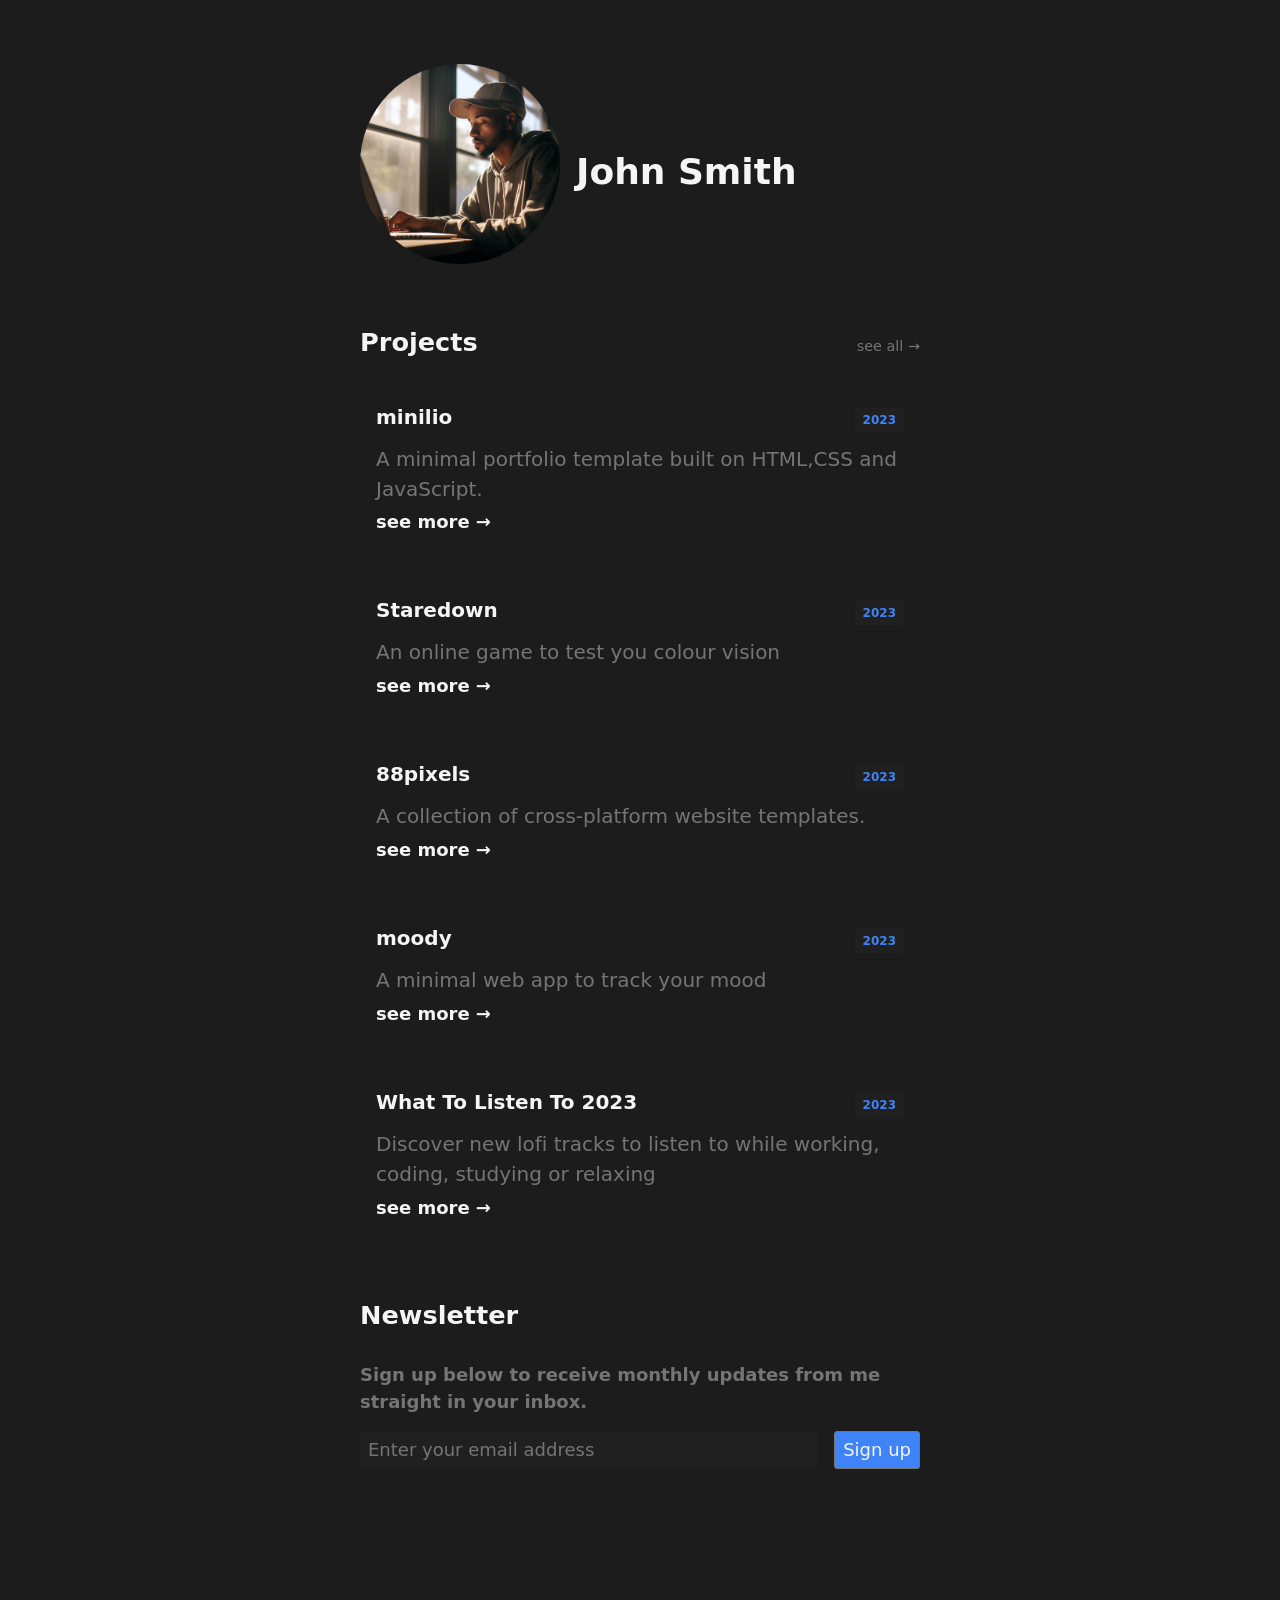
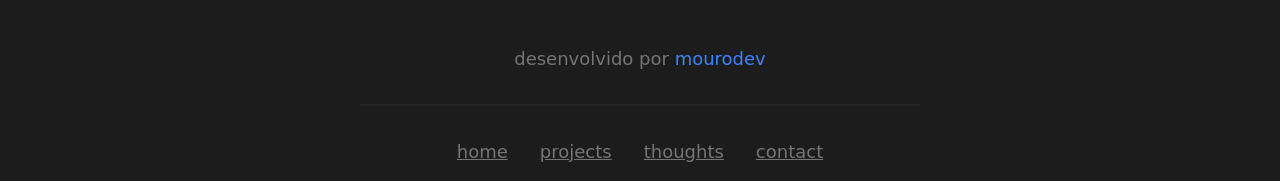
==== projects.html @ 508494ce "rest of the pages were createdhome page updated" ====
<!DOCTYPE html>
<html lang="en">
  <head>
    <!-- OTHER META TAGS -->
    <meta charset="UTF-8" />
    <meta name="viewport" content="width=device-width, initial-scale=1.0" />

    <!-- WEBSITE TITLE -->
    <title>Developer Portfolio</title>
    <link rel="icon" type="image/svg+xml" href="/favicon.svg" />

    <!-- WEBSITE DESCRIPTION -->
    <meta name="description" content="This is my cool website!" />

    <!-- CSS STYLE LINK -->
    <link rel="stylesheet" href="./styles/main.css" />
    <link rel="stylesheet" href="./styles/projects.css" />
  </head>
  <body>
    <div class="main-layout">
      <header>
        <div class="container">
          <div class="header-profile">
            <img src="/profile.jpg" alt="profile" />

            <h1>John Smith</h1>
          </div>
        </div>
      </header>
      <main>
        <section id="home">
          <div class="container">
            <div class="subtitle">
              <h2>Projects</h2>
              <a role="link" href="#">see all →</a>
            </div>

            <div class="projects">
              <div class="project-wrapper">
                <a href="#" role="link">
                  <div class="project-title">
                    <h3>minilio</h3>
                    <p>2023</p>
                  </div>

                  <div class="project-description">
                    <p>
                      A minimal portfolio template built on HTML,CSS and
                      JavaScript.
                    </p>
                    <span> see more →</span>
                  </div>
                </a>
              </div>

              <div class="project-wrapper">
                <a href="#" role="link">
                  <div class="project-title">
                    <h3>Staredown</h3>
                    <p>2023</p>
                  </div>

                  <div class="project-description">
                    <p>An online game to test you colour vision</p>
                    <span> see more →</span>
                  </div>
                </a>
              </div>

              <div class="project-wrapper">
                <a href="#" role="link">
                  <div class="project-title">
                    <h3>88pixels</h3>
                    <p>2023</p>
                  </div>

                  <div class="project-description">
                    <p>A collection of cross-platform website templates.</p>
                    <span> see more →</span>
                  </div>
                </a>
              </div>

              <div class="project-wrapper">
                <a href="#" role="link">
                  <div class="project-title">
                    <h3>moody</h3>
                    <p>2023</p>
                  </div>

                  <div class="project-description">
                    <p>A minimal web app to track your mood</p>
                    <span> see more →</span>
                  </div>
                </a>
              </div>

              <div class="project-wrapper">
                <a href="#" role="link">
                  <div class="project-title">
                    <h3>What To Listen To 2023</h3>
                    <p>2023</p>
                  </div>

                  <div class="project-description">
                    <p>
                      Discover new lofi tracks to listen to while working,
                      coding, studying or relaxing
                    </p>
                    <span> see more →</span>
                  </div>
                </a>
              </div>
            </div>
          </div>
        </section>

        <section>
          <div class="container">
            <div class="subtitle">
              <h2>Newsletter</h2>
            </div>

            <form>
              <label for="email"
                >Sign up below to receive monthly updates from me straight in
                your inbox.</label
              >
              <div class="form-wrapper">
                <input
                  type="email"
                  name="email"
                  id="email"
                  placeholder="Enter your email address"
                />
                <button type="submit">Sign up</button>
              </div>
            </form>
          </div>
        </section>
      </main>
      <footer>
        <div class="container">
          <div class="footer-wrapper">
            <p class="copyright">
              desenvolvido por
              <a href="https://mouro.dev" target="_blank">mourodev</a>
            </p>
            <div class="line"></div>
            <div class="links">
              <a href="index.html">home</a>
              <a href="#">projects</a>
              <a href="#">thoughts</a>
              <a href="#">contact</a>
            </div>
          </div>
        </div>
      </footer>
    </div>
  </body>
</html>
---- styles/main.css ----
:root {
  --darkest: hsl(0, 0%, 11%);
  --dark: hsl(0, 0%, 46%);
  --medium: hsl(0, 0%, 84%);
  --light: hsl(0, 0%, 96%);
  --lightest: hsl(0, 0%, 100%);
  --primary: hsl(218, 93%, 61%);
  --hover-background: hsla(0, 0%, 100%, 0.02);
  --line: hsla(0, 0%, 100%, 0.05);
}

*,
*::before,
*::after {
  box-sizing: border-box;
  padding: 0;
  margin: 0;
}

html {
  -moz-text-size-adjust: none;
  -webkit-text-size-adjust: none;
  text-size-adjust: none;
}

body,
h1,
h2,
h3,
h4,
p,
figure,
blockquote,
dl,
dd {
  margin-block-end: 0;
}

ul[role="list"],
ol[role="list"] {
  list-style: none;
}

body {
  min-height: 100vh;
  line-height: 1.5;
  text-rendering: optimizeSpeed;
  text-size-adjust: 100%;
  scroll-behavior: smooth;
  font-family: system-ui, sans-serif;
  font-size: 1.125rem;
  background-color: var(--darkest);
  color: var(--light);
}

h1,
h2,
h3,
h4,
button,
input,
label {
  line-height: 1.1;
}

h1,
h2,
h3,
h4 {
  text-wrap: balance;
}

a:not([class]) {
  text-decoration-skip-ink: auto;
  color: currentColor;
  text-decoration: none;
}

img,
picture {
  max-width: 100%;
  display: block;
}

input,
button,
textarea,
select {
  font-family: inherit;
  font-size: inherit;
}

textarea:not([rows]) {
  min-height: 10em;
}

/* Anything that has been anchored to should have extra scroll margin */
:target {
  scroll-margin-block: 5ex;
}
.container {
  width: min(100% - 2rem, 35rem);
  margin-inline: auto;
}
.main-layout {
  display: grid;
  gap: 3rem;
  grid-template-rows: auto 1fr auto;
  min-height: 100vh;
  overflow-x: hidden;
}

header {
  margin-top: 4rem;
}

section {
  margin-bottom: 4rem;
}

.header-profile img {
  width: 200px;
  height: 200px;
  object-fit: cover;
  border-radius: 50%;
  margin-bottom: 1rem;
}

.header-info h1 {
  font-size: clamp(1.5rem, 3vw, 2.5rem);
  font-weight: bold;
  margin-bottom: 1rem;
}

.header-info p {
  font-size: clamp(1rem, 3vw, 1.25rem);
  font-weight: 500;
  margin-bottom: 1rem;
  color: var(--dark);
}

.header-info a {
  font-size: inherit;
  color: var(--dark);
  font-weight: 500;
  cursor: pointer;
  transition: all 0.2s ease-in-out;
}

.header-info a:hover {
  color: var(--primary);
}

.subtitle {
  display: flex;
  align-items: baseline;
  justify-content: space-between;

  margin-bottom: 2rem;
}

.subtitle h2 {
  font-size: clamp(1.5rem, 2vw, 2.5rem);
  font-weight: bold;
}

.subtitle a {
  font-size: 0.9rem;
  color: var(--dark);
  font-weight: 500;
  cursor: pointer;
  transition: all 0.2s ease-in-out;
}

.subtitle a:hover {
  color: var(--primary);
}

.projects {
  display: grid;
  grid-template-columns: 1fr;
  gap: 2rem;

  margin-bottom: 2rem;
}
.project-wrapper {
  padding: 1rem;
  border-radius: 3px;
}
.project-title {
  display: flex;
  align-items: baseline;
  justify-content: space-between;
}

.project-title h3 {
  font-size: 1.25rem;
  font-weight: bold;
  margin-bottom: 1rem;
}

.project-title p {
  background-color: var(--hover-background);
  padding: 0.25rem 0.5rem;
  border-radius: 3px;
  font-size: 0.75rem;
  font-weight: 600;
  color: var(--primary);
}

.project-description p {
  font-size: clamp(1rem, 2vw, 1.25rem);
  font-weight: 500;
  margin-bottom: 0.3rem;
  color: var(--dark);
}

.project-wrapper span {
  font-size: inherit;
  font-weight: 600;
}

.project-wrapper:hover {
  background-color: var(--hover-background);
}

.line {
  width: 100%;
  border: 1px solid var(--line);
  margin-bottom: 1rem;
  margin-top: 1rem;
  opacity: 0.8;
}

.though {
  display: flex;
  align-items: baseline;
  justify-content: space-between;
  font-size: 1rem;
  color: var(--dark);
}

form {
  display: flex;
  flex-direction: column;
  gap: 1rem;
  margin-bottom: 2rem;
}

form label {
  font-weight: 600;
  line-height: 1.5;
  color: var(--dark);
}

.form-wrapper {
  display: grid;
  grid-template-columns: 1fr auto;
  gap: 1rem;
}

form input {
  padding: 0.5rem;
  border-radius: 3px;
  background-color: var(--hover-background);
  outline: none;
  border: none;
}

form button {
  padding: 0.5rem;
  border-radius: 3px;
  border: 1px solid var(--dark);
  background-color: var(--primary);
  color: var(--white);
  cursor: pointer;
}

footer {
  margin-top: 4rem;
  margin-bottom: 1rem;
}

.footer-wrapper {
  display: grid;
  grid-template-columns: 1fr;
  justify-items: center;
  align-items: center;
  gap: 1rem;
  color: var(--dark);
  font-size: 1rem0;
}

.links {
  display: flex;
  align-items: center;
  gap: 2rem;
}

.links a {
  color: var(--dark);
  font-weight: 500;
  text-decoration: underline;
}

.copyright a {
  color: var(--primary);
  font-weight: 500;
  cursor: pointer;
}
---- styles/projects.css ----
.header-profile {
  display: flex;
  align-items: center;
  gap: 1rem;
}
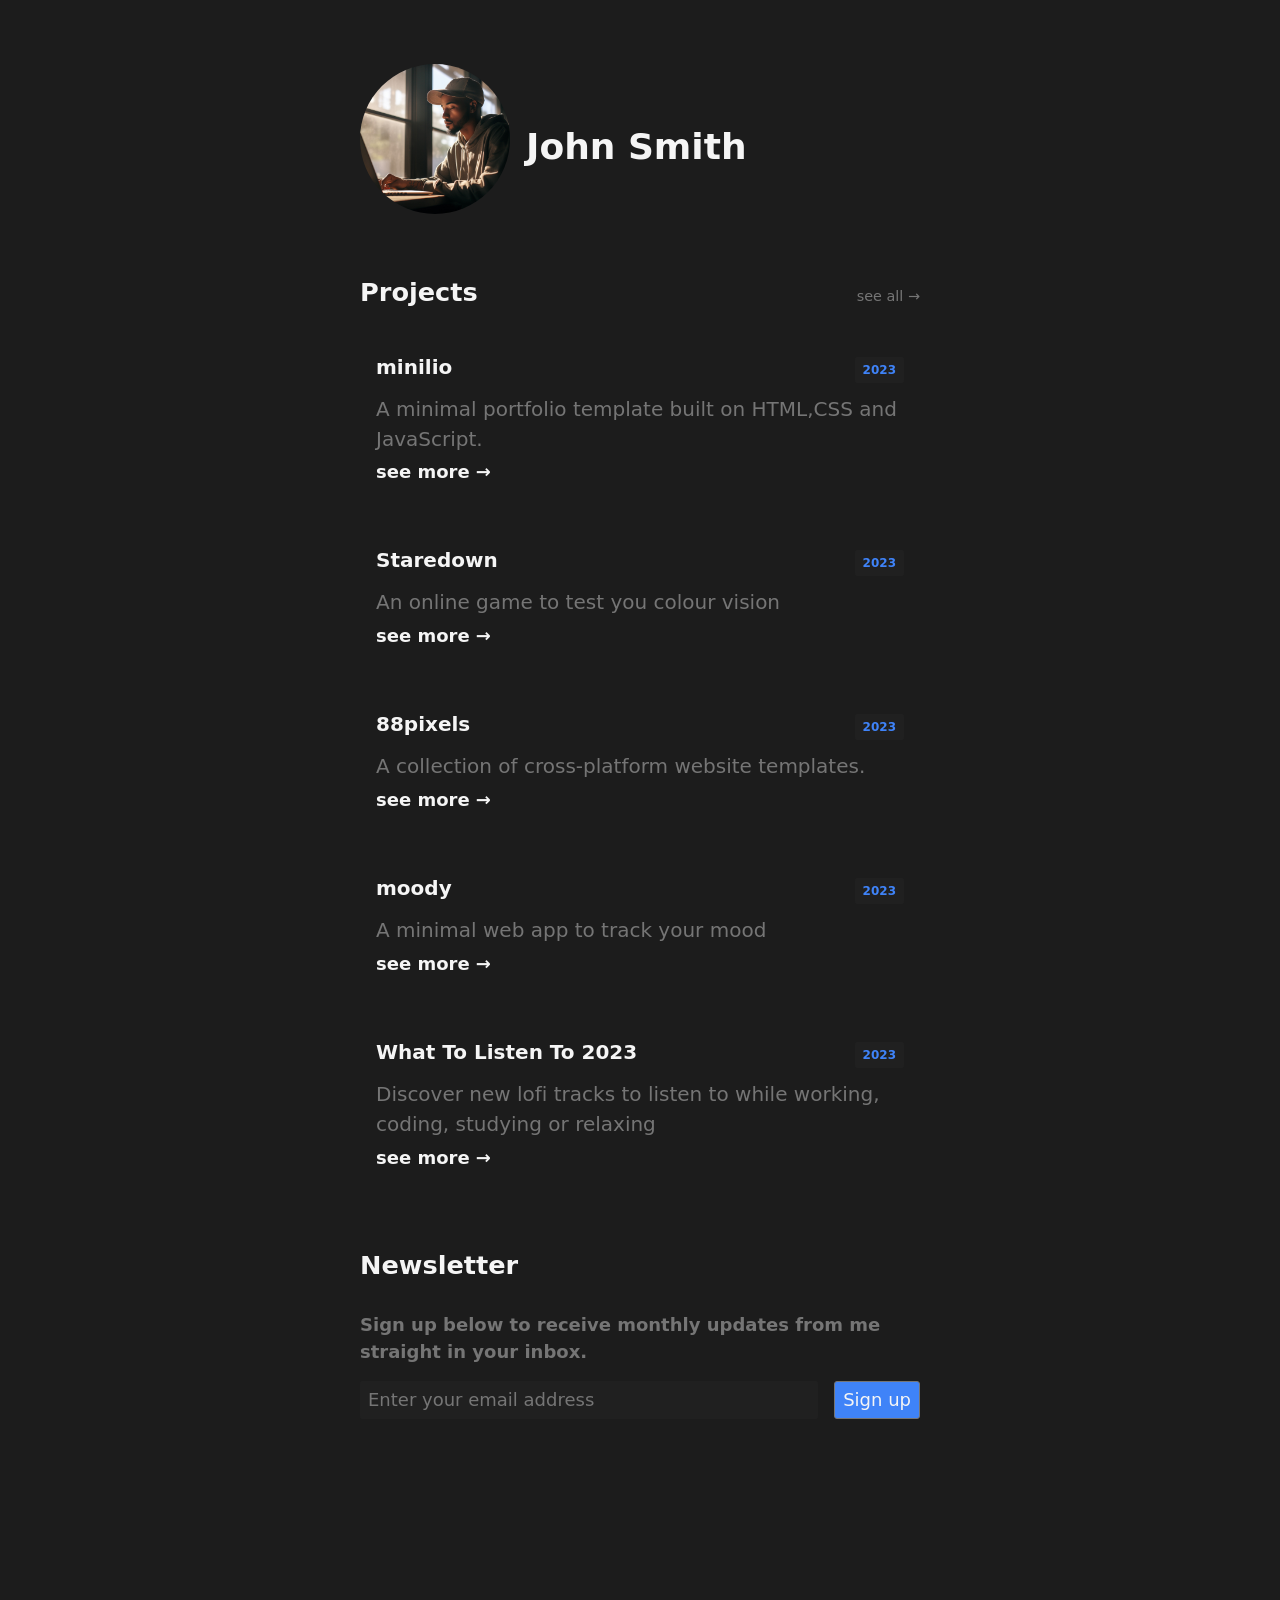
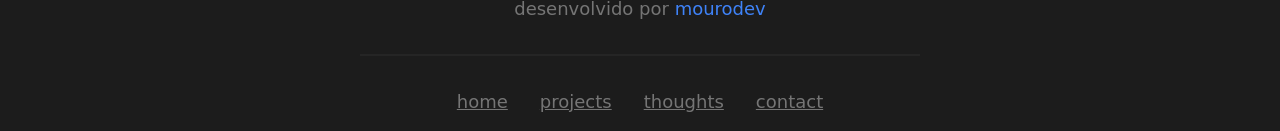
==== commit 529bdec8: "updated pages" ====
--- a/projects.html
+++ b/projects.html
@@ -14,7 +14,7 @@
 
     <!-- CSS STYLE LINK -->
     <link rel="stylesheet" href="./styles/main.css" />
-    <link rel="stylesheet" href="./styles/projects.css" />
+    <link rel="stylesheet" href="./styles/all.css" />
   </head>
   <body>
     <div class="main-layout">
@@ -149,9 +149,9 @@
             <div class="line"></div>
             <div class="links">
               <a href="index.html">home</a>
-              <a href="#">projects</a>
-              <a href="#">thoughts</a>
-              <a href="#">contact</a>
+              <a href="projects.html">projects</a>
+              <a href="thoughts.html">thoughts</a>
+              <a href="contact.html">contact</a>
             </div>
           </div>
         </div>
--- a/styles/main.css
+++ b/styles/main.css
@@ -119,8 +119,8 @@
 }
 
 .header-profile img {
-  width: 200px;
-  height: 200px;
+  width: 150px;
+  height: 150px;
   object-fit: cover;
   border-radius: 50%;
   margin-bottom: 1rem;
--- a/styles/all.css
+++ b/styles/all.css
@@ -0,0 +1,26 @@
+.header-profile {
+  display: flex;
+  align-items: center;
+  gap: 1rem;
+}
+
+.contact-wrapper {
+  display: grid;
+  grid-template-columns: 1fr;
+  gap: 1rem;
+
+  margin-top: 2rem;
+}
+
+.contact-wrapper img {
+  width: 30px;
+  height: 30px;
+
+  background-color: transparent;
+}
+
+.contact-wrapper a {
+  display: flex;
+  align-items: center;
+  gap: 1rem;
+}
